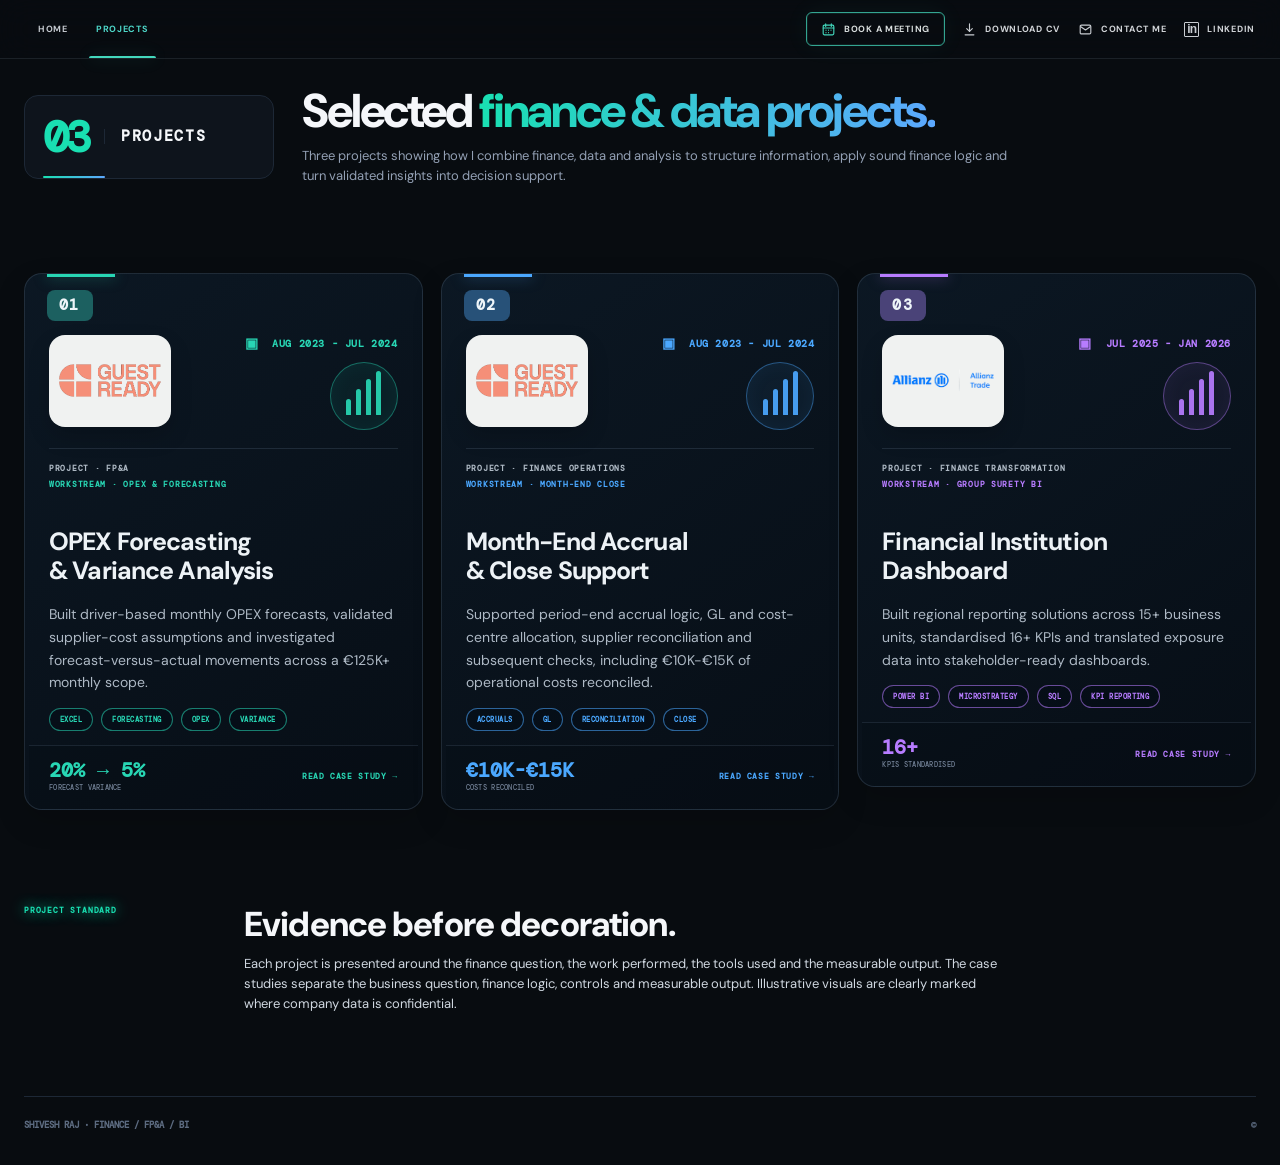
==== projects.html @ 8c0cb4e6 "Add files via upload" ====
<!DOCTYPE html>

<html lang="en">
<head>
<meta charset="utf-8"/><meta content="width=device-width,initial-scale=1" name="viewport"/>
<title>Projects | Shivesh Raj</title>
<meta content="Selected finance and data projects covering FP&amp;A, OPEX forecasting, month-end close, reconciliation, business intelligence, analytics and KPI reporting." name="description"/>
<meta content="Shivesh Raj" name="author"/>
<meta content="index, follow" name="robots"/>
<meta content="#070b10" name="theme-color"/>
<meta content="Projects | Shivesh Raj" property="og:title"/>
<meta content="Selected finance and data projects covering FP&amp;A, OPEX forecasting, month-end close, reconciliation, business intelligence, analytics and KPI reporting." property="og:description"/>
<meta content="website" property="og:type"/>
<meta content="summary_large_image" name="twitter:card"/>
<meta content="Projects | Shivesh Raj" name="twitter:title"/>
<meta content="Selected finance and data projects covering FP&amp;A, OPEX forecasting, month-end close, reconciliation, business intelligence, analytics and KPI reporting." name="twitter:description"/>
<link href="style.css" rel="stylesheet"/><link href="production.css" rel="stylesheet"/>
<script id="dynamic-canonical-script">(function(){var u=location.href.split("#")[0];var l=document.createElement("link");l.id="dynamic-canonical";l.rel="canonical";l.href=u;document.head.appendChild(l);var m=document.createElement("meta");m.setAttribute("property","og:url");m.content=u;document.head.appendChild(m);})();</script>
</head>
<body><a class="skip-link" href="#projects-content">Skip to main content</a>
<header class="premium-header portfolio-reference-header" id="topbar">
<div class="premium-header-shell portfolio-reference-shell">
<nav aria-label="Primary navigation" class="portfolio-reference-nav">
<a class="portfolio-nav-link" href="index.html">HOME</a>
<a aria-current="page" class="portfolio-nav-link active" href="projects.html">PROJECTS</a>
</nav>
<div aria-label="Portfolio actions" class="portfolio-reference-actions">
<a aria-label="Book a meeting" class="portfolio-reference-action portfolio-reference-meeting" href="https://calendly.com/shivesh-raj-ars/30min" rel="noopener" target="_blank"><span class="portfolio-reference-icon"><svg aria-hidden="true" viewbox="0 0 24 24"><rect height="15.5" rx="2" width="17" x="3.5" y="5"></rect><path d="M7.5 3v4M16.5 3v4M3.5 9.5h17M8 13h.01M12 13h.01M16 13h.01M8 17h.01M12 17h.01"></path></svg></span><span>BOOK A MEETING</span></a>
<a aria-label="Download CV" class="portfolio-reference-action" href="./assets/cv.pdf" rel="noopener" target="_blank"><span class="portfolio-reference-icon"><svg aria-hidden="true" viewbox="0 0 24 24"><path d="M12 3v12"></path><path d="m7.5 10.5 4.5 4.5 4.5-4.5"></path><path d="M5 20.5h14"></path></svg></span><span>DOWNLOAD CV</span></a>
<a aria-label="Contact Shivesh Raj" class="portfolio-reference-action portfolio-reference-email" href="mailto:shivesh.raj@edhec.com"><span class="portfolio-reference-icon"><svg aria-hidden="true" viewbox="0 0 24 24"><rect height="14" rx="2" width="17" x="3.5" y="5"></rect><path d="m4.5 7.5 7.5 5.2 7.5-5.2"></path></svg></span><span class="portfolio-reference-email-label">CONTACT ME</span></a>
<a aria-label="Open LinkedIn profile" class="portfolio-reference-action portfolio-reference-linkedin" href="https://www.linkedin.com/in/shiveshraj" rel="noopener" target="_blank"><span aria-hidden="true" class="portfolio-reference-linkedin-mark">in</span><span>LINKEDIN</span></a>
</div>
</div>
</header>

<main class="shell project-page projects-page-content" id="projects-content" tabindex="-1">
<section class="hero compact-hero projects-reference-hero">
<div aria-label="Section 03 Projects" class="projects-reference-hero-badge">
<strong>03</strong><span>PROJECTS</span>
</div>
<div class="projects-reference-hero-copy">
<span class="section-code">03 / PROJECTS</span>
<h1>Selected <span>finance &amp; data projects.</span></h1>
<p class="copy">Three projects showing how I combine finance, data and analysis to structure information, apply sound finance logic and turn validated insights into decision support.</p>
</div>
</section>
<section class="project-experience-section">
<div class="project-experience-grid">
<article class="project-experience-card project-reference-card reveal" id="project1"><span class="project-card-number">01</span>
<div class="project-exp-top">
  <div class="project-exp-logo"><img src="./assets/guestready-logo.png" alt="GuestReady logo"></div>
  <div class="project-exp-top-right">
    <span class="project-exp-date"><b>▣</b> AUG 2023 - JUL 2024</span>
    <span class="project-exp-signal" aria-hidden="true"><i></i><i></i><i></i><i></i></span>
  </div>
</div>
<div class="project-exp-meta">
<span class="project-exp-role">Project · FP&amp;A</span>
<span class="project-exp-division">Workstream · OPEX &amp; Forecasting</span>
</div>
<h3>OPEX Forecasting &amp; Variance Analysis</h3>
<p>Built driver-based monthly OPEX forecasts, validated supplier-cost assumptions and investigated forecast-versus-actual movements across a €125K+ monthly scope.</p>
<div class="project-exp-tags"><span>EXCEL</span><span>FORECASTING</span><span>OPEX</span><span>VARIANCE</span></div>
<div class="project-exp-bottom">
<div><strong>20% → 5%</strong><small>forecast variance</small></div>
<a class="project-exp-link" href="guestready-case-study.html#project1">READ CASE STUDY →</a>
</div>
</article>
<article class="project-experience-card project-reference-card reveal" id="project2"><span class="project-card-number">02</span>
<div class="project-exp-top">
  <div class="project-exp-logo"><img src="./assets/guestready-logo.png" alt="GuestReady logo"></div>
  <div class="project-exp-top-right">
    <span class="project-exp-date"><b>▣</b> AUG 2023 - JUL 2024</span>
    <span class="project-exp-signal" aria-hidden="true"><i></i><i></i><i></i><i></i></span>
  </div>
</div>
<div class="project-exp-meta">
<span class="project-exp-role">Project · Finance Operations</span>
<span class="project-exp-division">Workstream · Month-End Close</span>
</div>
<h3>Month-End Accrual &amp; Close Support</h3>
<p>Supported period-end accrual logic, GL and cost-centre allocation, supplier reconciliation and subsequent checks, including €10K-€15K of operational costs reconciled.</p>
<div class="project-exp-tags"><span>ACCRUALS</span><span>GL</span><span>RECONCILIATION</span><span>CLOSE</span></div>
<div class="project-exp-bottom">
<div><strong>€10K-€15K</strong><small>costs reconciled</small></div>
<a class="project-exp-link" href="guestready-case-study.html#project2">READ CASE STUDY →</a>
</div>
</article>
<article class="project-experience-card project-reference-card reveal" id="project3"><span class="project-card-number">03</span>
<div class="project-exp-top">
  <div class="project-exp-logo"><img src="./assets/allianz-logo.png" alt="Allianz Trade logo"></div>
  <div class="project-exp-top-right">
    <span class="project-exp-date"><b>▣</b> JUL 2025 - JAN 2026</span>
    <span class="project-exp-signal" aria-hidden="true"><i></i><i></i><i></i><i></i></span>
  </div>
</div>
<div class="project-exp-meta">
<span class="project-exp-role">Project · Finance Transformation</span>
<span class="project-exp-division">Workstream · Group Surety BI</span>
</div>
<h3>Financial Institution Dashboard</h3>
<p>Built regional reporting solutions across 15+ business units, standardised 16+ KPIs and translated exposure data into stakeholder-ready dashboards.</p>
<div class="project-exp-tags"><span>POWER BI</span><span>MICROSTRATEGY</span><span>SQL</span><span>KPI REPORTING</span></div>
<div class="project-exp-bottom">
<div><strong>16+</strong><small>KPIs standardised</small></div>
<a class="project-exp-link" href="allianz-case-study.html">READ CASE STUDY →</a>
</div>
</article>
</div>
</section>
<section class="project-principle">
<div class="section-head reveal">
<div><span class="section-code">PROJECT STANDARD</span></div>
<div>
<h2>Evidence before decoration.</h2>
<p class="copy">Each project is presented around the finance question, the work performed, the tools used and the measurable output. The case studies separate the business question, finance logic, controls and measurable output. Illustrative visuals are clearly marked where company data is confidential.</p>
</div>
</div>
</section>
</main>
<footer class="shell footer"><span>SHIVESH RAJ · FINANCE / FP&amp;A / BI</span><span>© <span id="year"></span></span></footer>
<script src="script.js"></script>
</body>
</html>
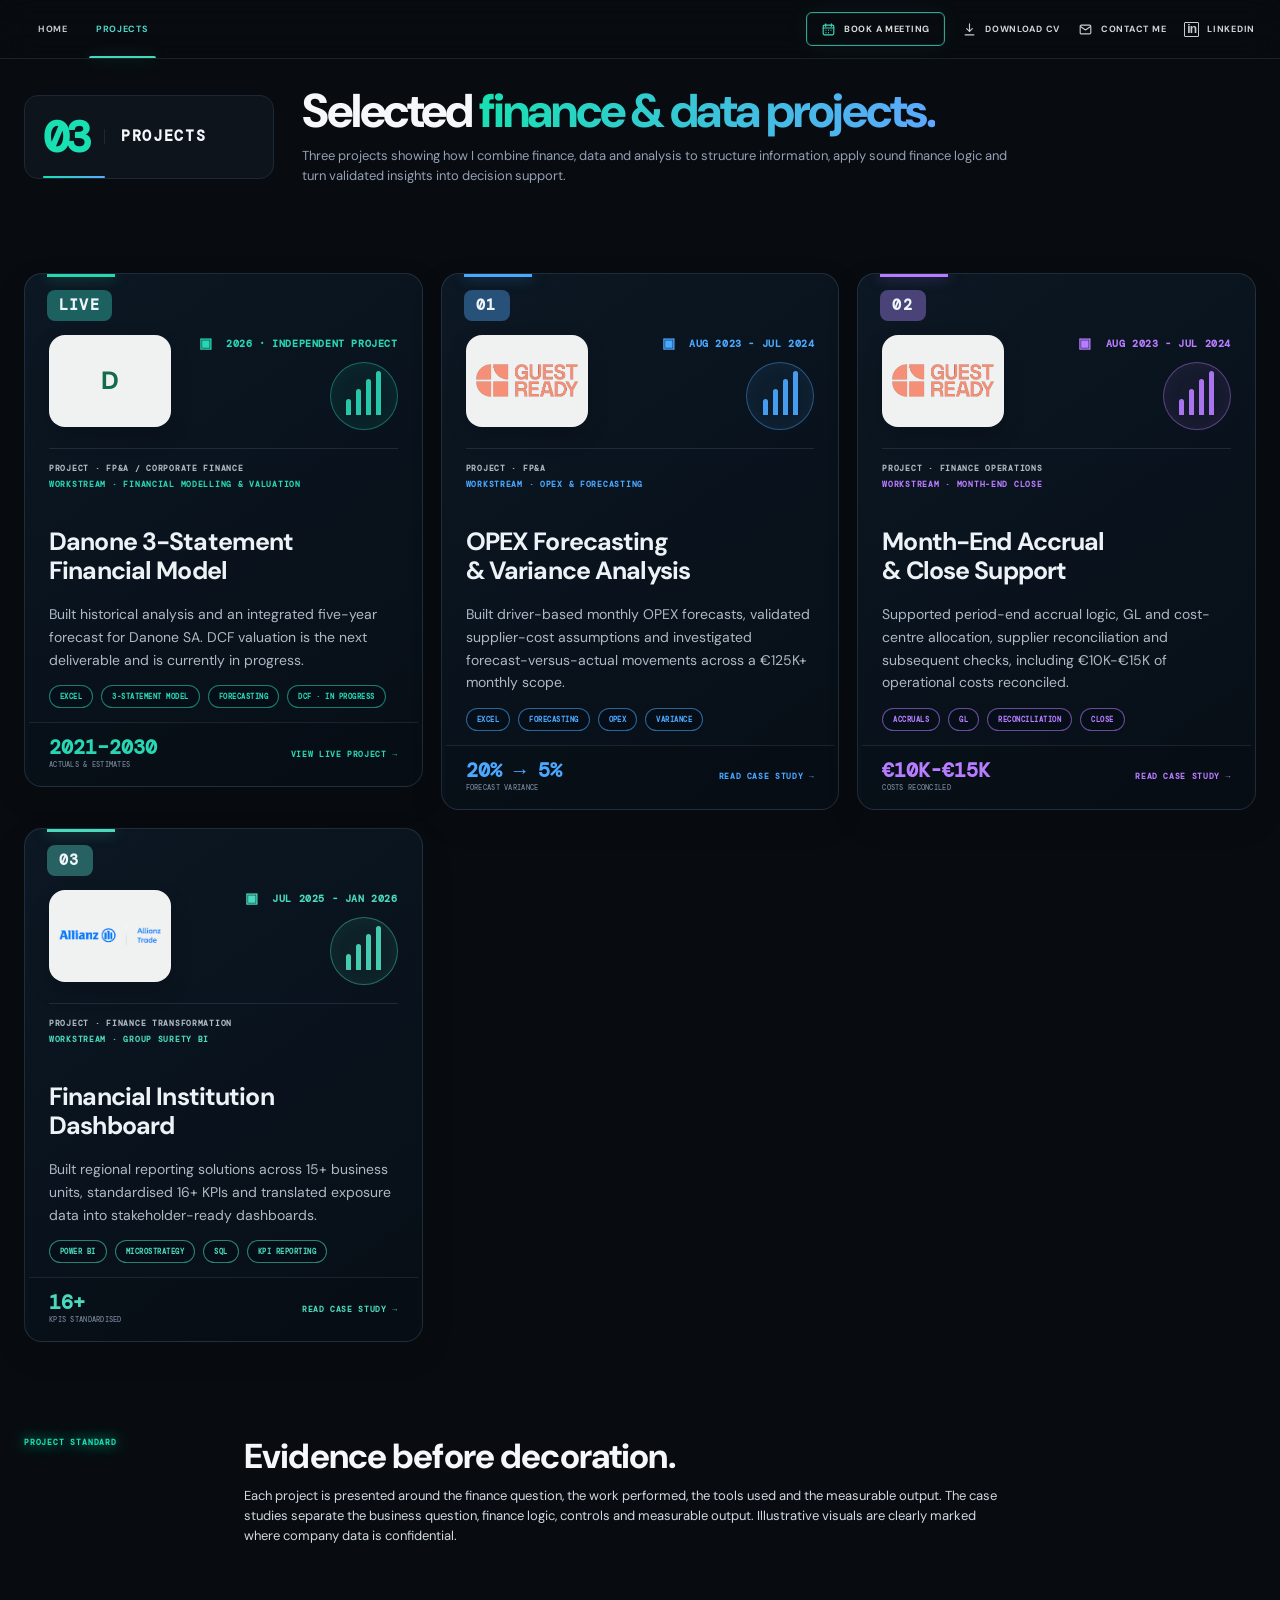
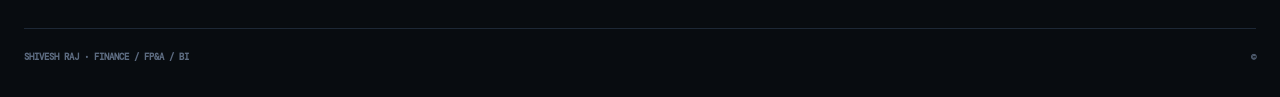
==== commit 93a49377: "Add files via upload" ====
--- a/projects.html
+++ b/projects.html
@@ -46,6 +46,16 @@
 </section>
 <section class="project-experience-section">
 <div class="project-experience-grid">
+<article class="project-experience-card project-reference-card reveal danone-project-card" id="project-danone">
+<span class="project-card-number">LIVE</span>
+<div class="project-exp-top"><div class="project-exp-logo danone-project-mark">D</div><div class="project-exp-top-right"><span class="project-exp-date"><b>▣</b> 2026 · INDEPENDENT PROJECT</span><span class="project-exp-signal" aria-hidden="true"><i></i><i></i><i></i><i></i></span></div></div>
+<div class="project-exp-meta"><span class="project-exp-role">Project · FP&amp;A / Corporate Finance</span><span class="project-exp-division">Workstream · Financial Modelling &amp; Valuation</span></div>
+<h3>Danone 3-Statement Financial Model</h3>
+<p>Built historical analysis and an integrated five-year forecast for Danone SA. DCF valuation is the next deliverable and is currently in progress.</p>
+<div class="project-exp-tags"><span>EXCEL</span><span>3-STATEMENT MODEL</span><span>FORECASTING</span><span>DCF · IN PROGRESS</span></div>
+<div class="project-exp-bottom"><div><strong>2021–2030</strong><small>actuals &amp; estimates</small></div><a class="project-exp-link" href="danone-financial-model.html">VIEW LIVE PROJECT →</a></div>
+</article>
+
 <article class="project-experience-card project-reference-card reveal" id="project1"><span class="project-card-number">01</span>
 <div class="project-exp-top">
   <div class="project-exp-logo"><img src="./assets/guestready-logo.png" alt="GuestReady logo"></div>
--- a/production.css
+++ b/production.css
@@ -1513,3 +1513,120 @@
   -webkit-font-smoothing:antialiased!important;
   text-rendering:optimizeLegibility!important;
 }
+
+
+/* =========================================================
+   DANONE LIVE PROJECT — additive styles only
+   ========================================================= */
+.danone-page{padding-top:clamp(34px,5vw,70px);padding-bottom:70px}
+.danone-hero{padding:clamp(28px,4vw,54px);border:1px solid var(--line-strong);border-radius:18px;background:linear-gradient(135deg,rgba(92,168,255,.075),transparent 48%),linear-gradient(180deg,#0e1722,#0b1119);box-shadow:var(--shadow)}
+.danone-eyebrow,.danone-kicker,.danone-status-card-top,.danone-progress-label,.danone-card-index,.danone-deliverable-number,.danone-coming-soon{font-family:var(--mono);letter-spacing:.09em;font-size:10px;font-weight:600}
+.danone-eyebrow{display:flex;align-items:center;gap:10px;color:var(--muted);margin-bottom:28px}
+.danone-live-dot,.danone-status-live i,.danone-state i{width:7px;height:7px;border-radius:50%;background:#19e0b2;display:inline-block;box-shadow:0 0 12px rgba(25,224,178,.6)}
+.danone-eyebrow-divider{color:var(--line-strong)}
+.danone-hero-grid{display:grid;grid-template-columns:minmax(0,1.5fr) minmax(250px,.7fr);gap:clamp(28px,5vw,70px);align-items:center}
+.danone-hero h1{font-size:clamp(38px,5.4vw,68px);line-height:1.02;letter-spacing:-.055em;margin:14px 0 20px;max-width:780px}
+.danone-hero h1 span{color:#5ca8ff}
+.danone-lede{max-width:680px;color:#b5c0ce;font-size:clamp(15px,1.5vw,18px);line-height:1.75}
+.danone-meta-line{display:flex;gap:12px;align-items:center;flex-wrap:wrap;margin:24px 0;color:var(--muted);font:11px var(--mono)}
+.danone-meta-line i{width:3px;height:3px;border-radius:50%;background:#5ca8ff}
+.danone-hero-actions{display:flex;gap:12px;flex-wrap:wrap;margin-top:26px}
+.danone-button{display:inline-flex;align-items:center;justify-content:center;gap:10px;padding:13px 17px;border-radius:8px;text-decoration:none;font:600 10px var(--mono);letter-spacing:.055em;transition:transform .2s ease,border-color .2s ease}
+.danone-button:hover{transform:translateY(-2px)}
+.danone-button-primary{background:#5ca8ff;color:#071018;border:1px solid #5ca8ff}
+.danone-button-secondary{background:rgba(255,255,255,.025);color:var(--ink);border:1px solid var(--line-strong)}
+.danone-button-secondary:hover{border-color:#5ca8ff}
+.danone-status-card{border:1px solid rgba(92,168,255,.3);border-radius:14px;padding:22px;background:rgba(5,12,20,.72)}
+.danone-status-card-top{display:flex;justify-content:space-between;color:var(--muted)}
+.danone-status-live{display:flex;align-items:center;gap:7px;color:#19e0b2}
+.danone-status-number{font:500 54px var(--mono);letter-spacing:-.08em;margin:25px 0 4px}
+.danone-status-number span{font-size:19px;color:var(--muted)}
+.danone-status-card>strong{font-size:16px}
+.danone-status-card p{color:var(--muted);font-size:13px;line-height:1.6}
+.danone-progress{height:5px;background:#253243;border-radius:10px;overflow:hidden;margin:23px 0 9px}
+.danone-progress span{display:block;width:50%;height:100%;background:#19e0b2;border-radius:10px}
+.danone-progress-label{display:flex;justify-content:space-between;gap:8px;color:var(--muted-2);font-size:8px}
+.danone-section{padding:clamp(38px,6vw,72px) 0 0}
+.danone-section-heading{display:grid;grid-template-columns:1.1fr .9fr;gap:40px;align-items:end;margin-bottom:24px}
+.danone-section-heading h2{font-size:clamp(27px,3.2vw,40px);line-height:1.1;letter-spacing:-.04em;margin:10px 0 0}
+.danone-section-heading h2 em{font-style:normal;color:#5ca8ff}
+.danone-section-heading>p{color:var(--muted);font-size:13px;line-height:1.75;margin:0;max-width:560px}
+.danone-overview-grid{display:grid;grid-template-columns:repeat(3,minmax(0,1fr));gap:14px}
+.danone-info-card{padding:22px;border:1px solid var(--line);border-radius:12px;background:linear-gradient(160deg,rgba(255,255,255,.025),rgba(255,255,255,.008))}
+.danone-card-index{color:#5ca8ff}
+.danone-info-card h3{font-size:17px;margin:22px 0 8px}
+.danone-info-card p{font-size:13px;line-height:1.7;color:var(--muted);margin:0}
+.danone-deliverable-list{display:grid;gap:13px}
+.danone-deliverable{display:grid;grid-template-columns:70px 1fr;gap:20px;padding:25px;border:1px solid var(--line);border-radius:13px;background:rgba(255,255,255,.018)}
+.danone-deliverable-done{border-color:rgba(25,224,178,.25)}
+.danone-deliverable-number{font-size:26px;color:#5ca8ff;letter-spacing:-.06em}
+.danone-deliverable-content{min-width:0}
+.danone-deliverable-top{display:flex;justify-content:space-between;gap:12px;align-items:center}
+.danone-kicker{color:var(--muted)}
+.danone-state{display:inline-flex;align-items:center;gap:7px;font:600 9px var(--mono);letter-spacing:.06em;color:#19e0b2}
+.danone-state-progress{color:#f0b65b}
+.danone-state-progress i{background:#f0b65b;box-shadow:0 0 12px rgba(240,182,91,.45)}
+.danone-deliverable h3{font-size:21px;margin:13px 0 8px}
+.danone-deliverable p,.danone-deliverable li{font-size:13px;line-height:1.7;color:var(--muted)}
+.danone-deliverable ul{padding-left:18px;margin:12px 0 18px}
+.danone-text-link{display:inline-flex;gap:10px;align-items:center;color:#5ca8ff;text-decoration:none;font:600 10px var(--mono);letter-spacing:.04em}
+.danone-text-link:hover{text-decoration:underline}
+.danone-coming-soon{display:inline-flex;gap:8px;align-items:center;color:#f0b65b;border:1px solid rgba(240,182,91,.25);background:rgba(240,182,91,.06);padding:9px 11px;border-radius:6px;margin-top:10px}
+.danone-table-wrap{border:1px solid var(--line);border-radius:12px;overflow:auto;background:rgba(255,255,255,.012)}
+.danone-forecast-table{border-collapse:collapse;width:100%;min-width:680px;font-variant-numeric:tabular-nums}
+.danone-forecast-table th,.danone-forecast-table td{padding:15px 16px;text-align:right;border-bottom:1px solid var(--line);font-size:12px;white-space:nowrap}
+.danone-forecast-table thead th{font:600 10px var(--mono);color:#5ca8ff;background:rgba(92,168,255,.055)}
+.danone-forecast-table thead th:first-child,.danone-forecast-table tbody th{text-align:left}
+.danone-forecast-table tbody th{color:var(--ink);font-weight:600}
+.danone-forecast-table tbody td{color:#c4cfdb;font-family:var(--mono)}
+.danone-forecast-table tbody tr:last-child th,.danone-forecast-table tbody tr:last-child td{border-bottom:0}
+.danone-table-note,.danone-disclosure{font-size:11px;line-height:1.7;color:var(--muted-2);margin:12px 2px 0}
+.danone-workbook-card,.danone-feedback-card{display:flex;align-items:center;gap:20px;padding:22px;border:1px solid var(--line-strong);border-radius:12px;background:linear-gradient(120deg,rgba(25,224,178,.045),rgba(255,255,255,.012))}
+.danone-excel-icon{width:48px;height:48px;flex:0 0 48px;display:grid;place-items:center;border-radius:9px;background:#147c52;color:white;font:700 24px var(--sans)}
+.danone-workbook-copy{display:grid;gap:5px;flex:1;min-width:0}
+.danone-workbook-copy strong,.danone-feedback-card strong{font-size:14px}
+.danone-workbook-copy span,.danone-workbook-copy small{font-size:11px;color:var(--muted);line-height:1.5}
+.danone-disclosure{margin-top:13px}
+.danone-feedback-card{justify-content:space-between;gap:24px}
+.danone-feedback-card p{font-size:12px;line-height:1.7;color:var(--muted);margin:7px 0 0;max-width:650px}
+.danone-back-link{display:flex;justify-content:space-between;gap:16px;border-top:1px solid var(--line);margin-top:55px;padding-top:22px}
+.danone-back-link a{color:var(--muted);text-decoration:none;font:600 10px var(--mono);letter-spacing:.05em}
+.danone-back-link a:hover{color:#5ca8ff}
+@media(max-width:760px){
+ .danone-hero-grid,.danone-section-heading{grid-template-columns:1fr}
+ .danone-overview-grid{grid-template-columns:1fr}
+ .danone-section-heading{gap:12px}
+ .danone-workbook-card,.danone-feedback-card{align-items:flex-start;flex-wrap:wrap}
+ .danone-workbook-copy{flex-basis:calc(100% - 70px)}
+ .danone-workbook-card .danone-button,.danone-feedback-card .danone-button{width:100%}
+ .danone-deliverable{grid-template-columns:42px 1fr;padding:18px;gap:12px}
+ .danone-deliverable-number{font-size:20px}
+ .danone-deliverable-top{align-items:flex-start;flex-direction:column}
+ .danone-progress-label{font-size:7px}
+ .danone-back-link{flex-direction:column}
+}
+
+
+/* DANONE homepage feature and projects-list card — additive only */
+.danone-home-live{margin:0 auto 28px;padding:clamp(24px,4vw,42px);border:1px solid rgba(92,168,255,.28);border-radius:16px;background:linear-gradient(115deg,rgba(92,168,255,.08),transparent 58%),#0b121a}
+.danone-home-live-top,.danone-home-live-bottom{display:flex;justify-content:space-between;align-items:center;gap:16px;flex-wrap:wrap}
+.danone-home-live-status{font:600 9px var(--mono);letter-spacing:.08em;color:#19e0b2}
+.danone-home-live-status i{display:inline-block;width:7px;height:7px;border-radius:50%;background:#19e0b2;margin-right:7px}
+.danone-home-live-grid{display:grid;grid-template-columns:1.2fr .8fr;gap:30px;align-items:center;padding:25px 0}
+.danone-home-live h2{font-size:clamp(27px,3.4vw,42px);line-height:1.08;letter-spacing:-.045em;margin:0 0 12px}
+.danone-home-live h2 span{color:#5ca8ff}
+.danone-home-live p{font-size:13px;line-height:1.7;color:var(--muted);max-width:570px}
+.danone-home-tags{display:flex;gap:7px;flex-wrap:wrap;margin-top:18px}
+.danone-home-tags span{font:9px var(--mono);letter-spacing:.04em;color:#9fb0c4;border:1px solid var(--line-strong);padding:6px 8px;border-radius:4px}
+.danone-home-milestones{display:grid;gap:10px}
+.danone-home-milestones>div{padding:13px 15px;border:1px solid var(--line);border-radius:8px;background:rgba(0,0,0,.16);display:grid;gap:5px}
+.danone-home-milestones span{font:9px var(--mono);color:#5ca8ff;letter-spacing:.06em}
+.danone-home-milestones strong{font-size:13px}
+.danone-home-milestones small{font-size:11px;color:var(--muted)}
+.danone-home-live-bottom{border-top:1px solid var(--line);padding-top:16px}
+.danone-home-live-bottom>span{font:9px var(--mono);color:var(--muted);letter-spacing:.06em}
+.danone-home-live-bottom b{color:#19e0b2;margin-left:8px}
+.danone-home-live-bottom>a{color:#5ca8ff;text-decoration:none;font:600 10px var(--mono);letter-spacing:.05em}
+.danone-home-live-bottom>a:hover{text-decoration:underline}
+.danone-project-mark{display:grid;place-items:center;width:46px;height:46px;border-radius:9px;background:#e8f2ee;color:#126b4d;font:800 25px var(--sans)}
+@media(max-width:760px){.danone-home-live-grid{grid-template-columns:1fr;gap:18px}.danone-home-live-bottom{align-items:flex-start;flex-direction:column}}
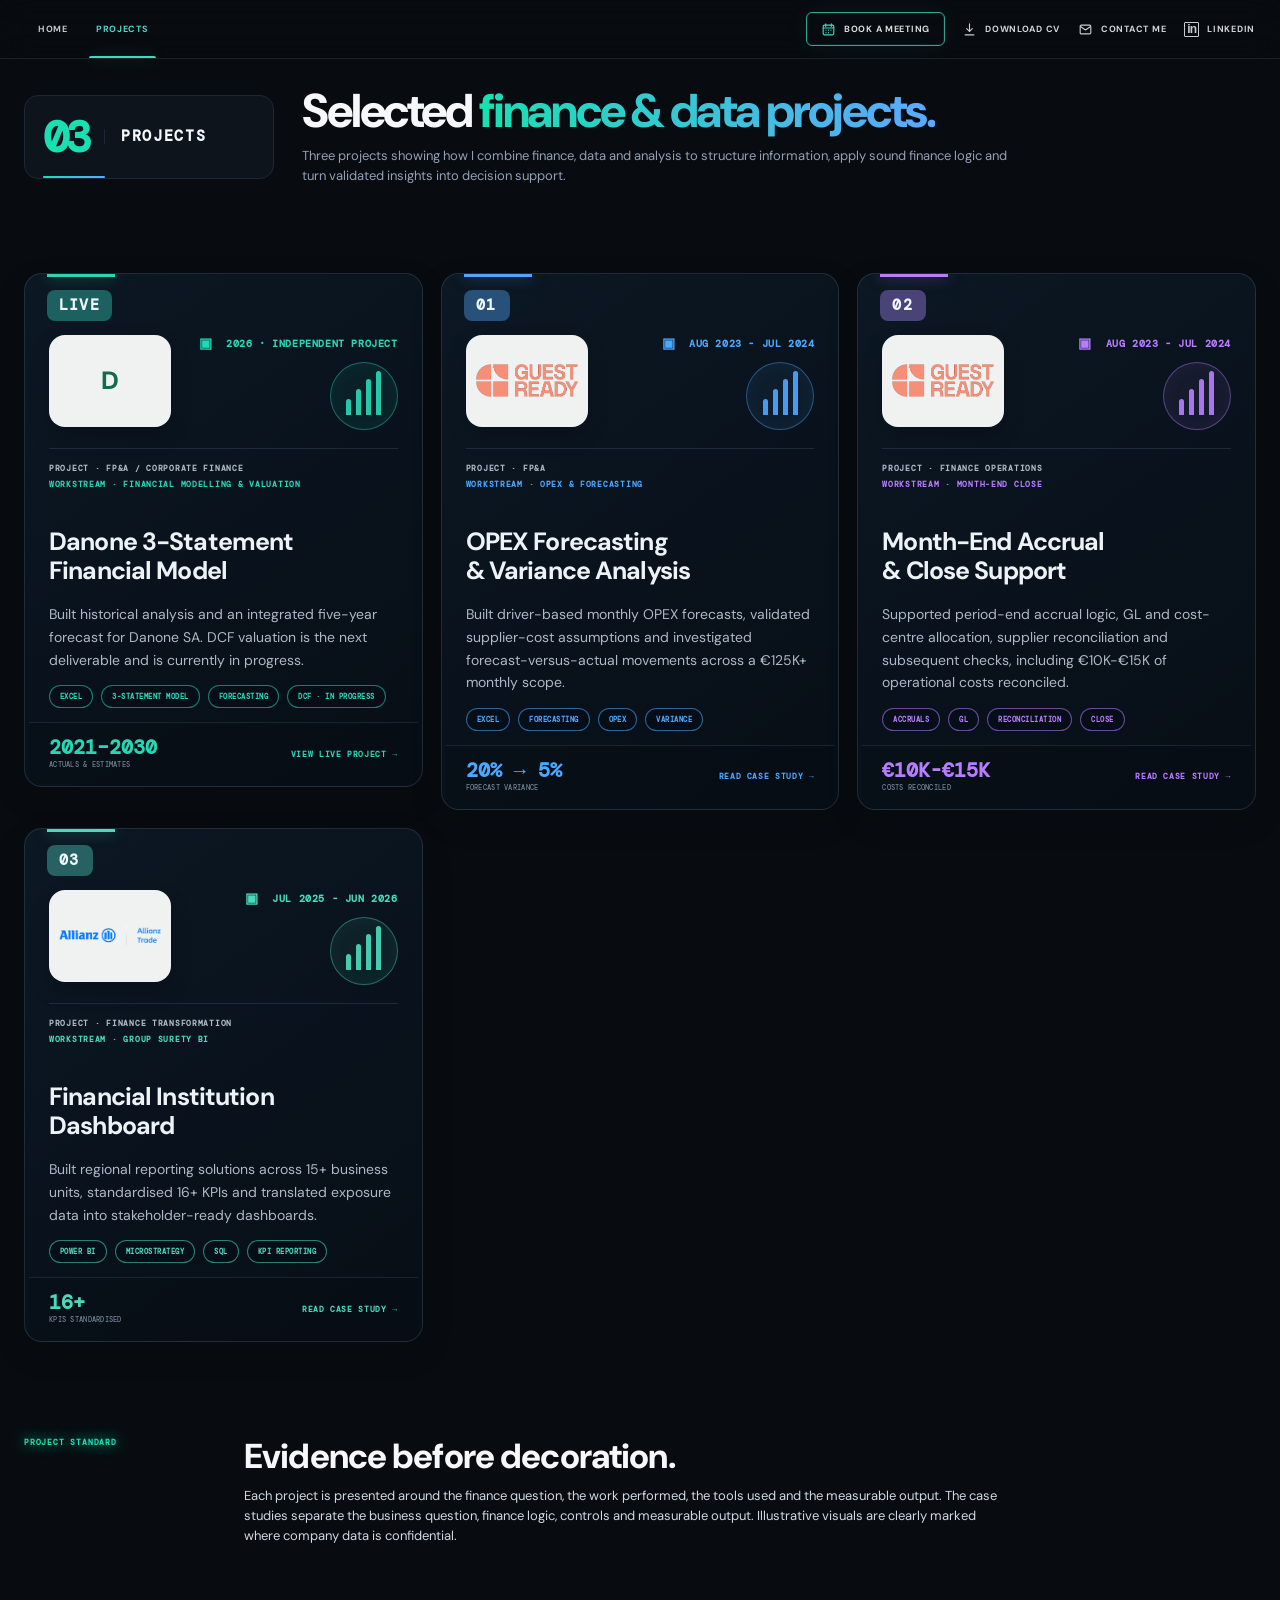
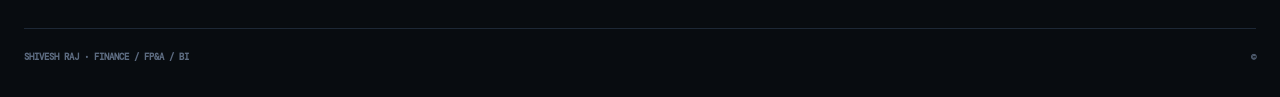
==== commit 2424ab76: "Add files via upload" ====
--- a/projects.html
+++ b/projects.html
@@ -100,7 +100,7 @@
 <div class="project-exp-top">
   <div class="project-exp-logo"><img src="./assets/allianz-logo.png" alt="Allianz Trade logo"></div>
   <div class="project-exp-top-right">
-    <span class="project-exp-date"><b>▣</b> JUL 2025 - JAN 2026</span>
+    <span class="project-exp-date"><b>▣</b> JUL 2025 - JUN 2026</span>
     <span class="project-exp-signal" aria-hidden="true"><i></i><i></i><i></i><i></i></span>
   </div>
 </div>
